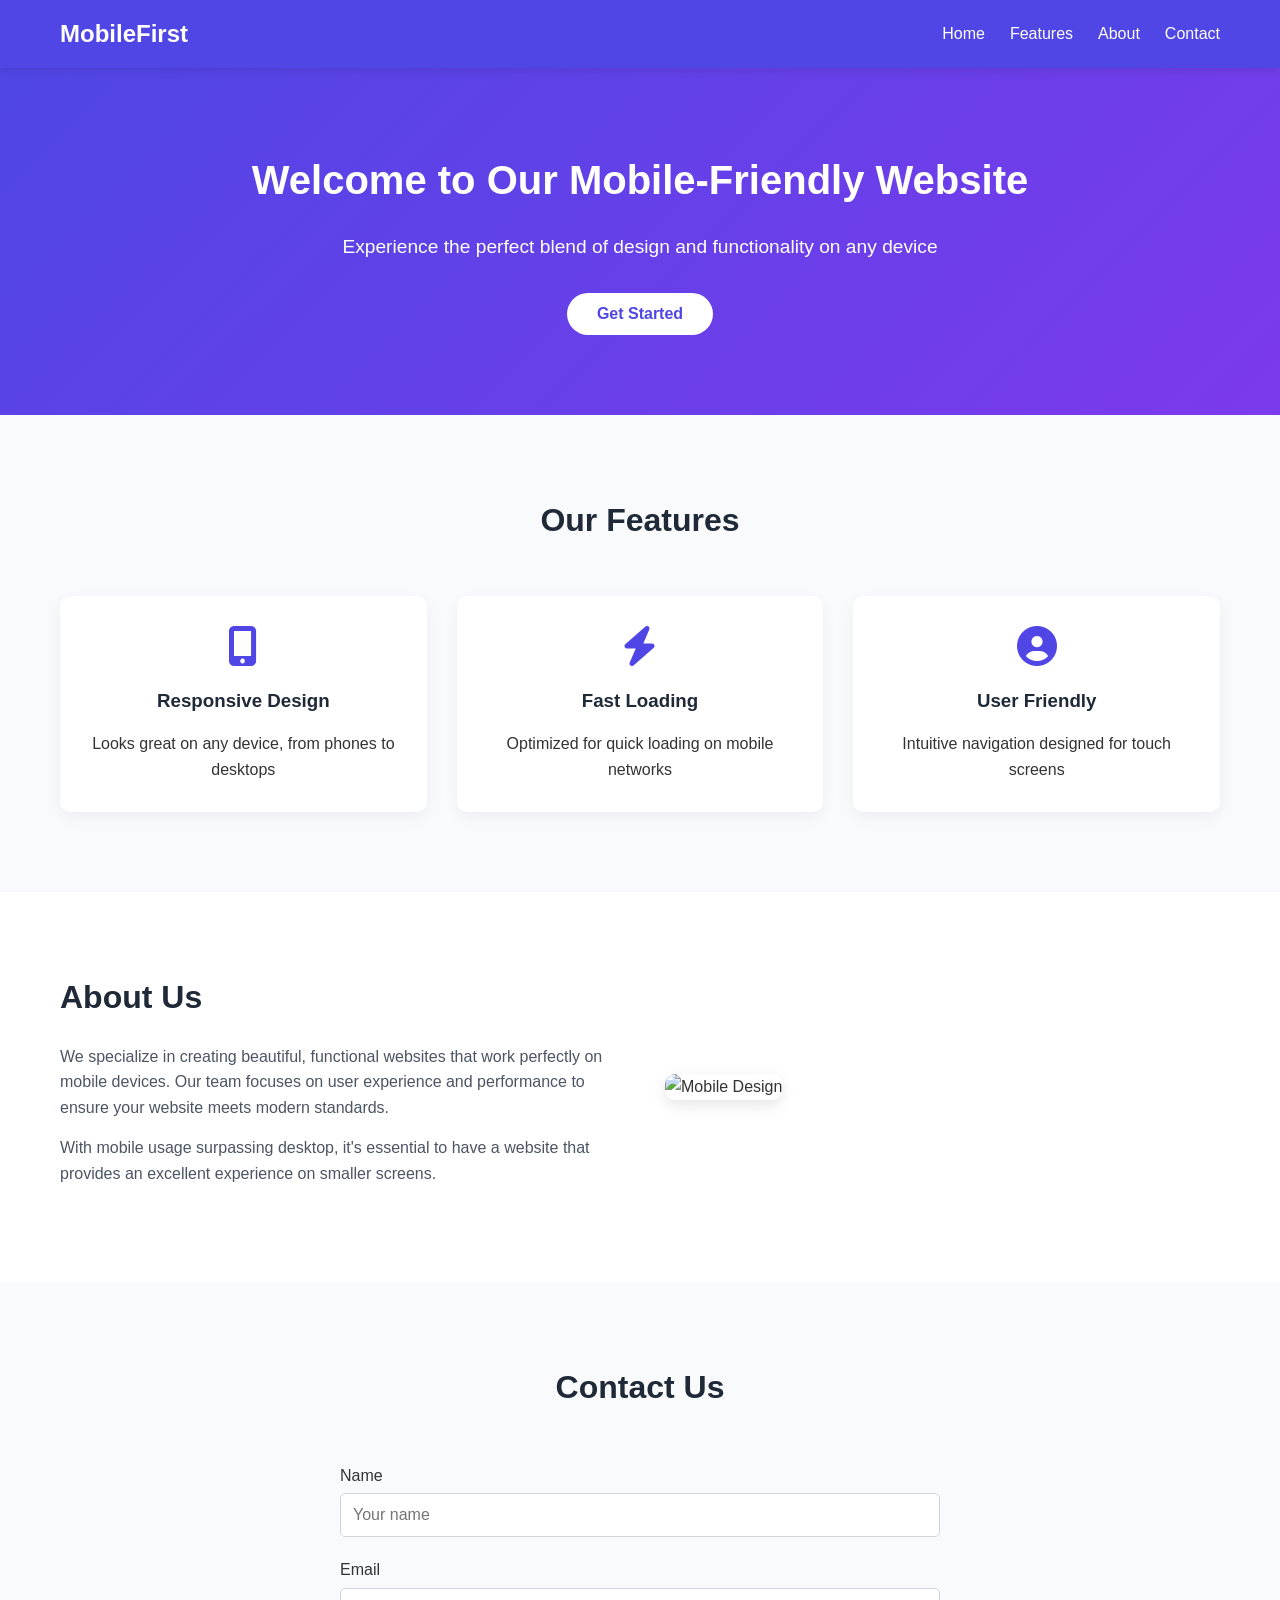
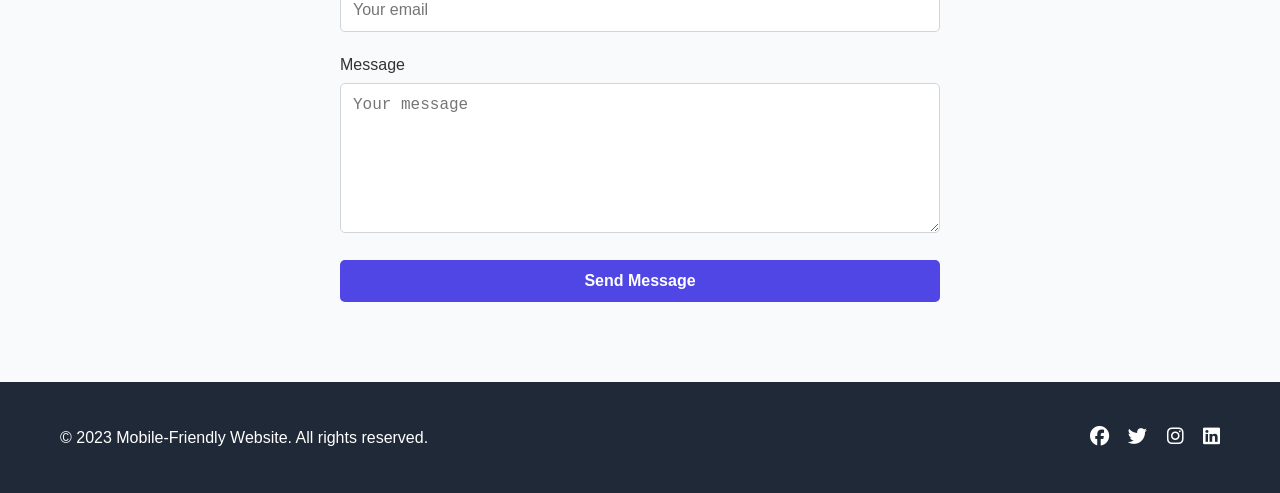
==== index.html @ 1c9a38be "moved files to root" ====
<!DOCTYPE html>
<html lang="en">
<head>
    <meta charset="UTF-8">
    <meta name="viewport" content="width=device-width, initial-scale=1.0">
    <title>Mobile-Friendly Website</title>
    <link rel="stylesheet" href="style.css">
    <link rel="stylesheet" href="https://cdnjs.cloudflare.com/ajax/libs/font-awesome/6.4.0/css/all.min.css">
</head>
<body>
    <!-- Header with Navigation -->
    <header>
        <div class="container">
            <div class="logo">MobileFirst</div>
            <nav>
                <button class="menu-toggle" id="menuToggle">
                    <i class="fas fa-bars"></i>
                </button>
                <ul class="nav-menu" id="navMenu">
                    <li><a href="#home">Home</a></li>
                    <li><a href="#features">Features</a></li>
                    <li><a href="#about">About</a></li>
                    <li><a href="#contact">Contact</a></li>
                </ul>
            </nav>
        </div>
    </header>

    <!-- Hero Section -->
    <section class="hero" id="home">
        <div class="container">
            <h1>Welcome to Our Mobile-Friendly Website</h1>
            <p>Experience the perfect blend of design and functionality on any device</p>
            <button class="cta-button">Get Started</button>
        </div>
    </section>

    <!-- Features Section -->
    <section class="features" id="features">
        <div class="container">
            <h2>Our Features</h2>
            <div class="features-grid">
                <div class="feature-card">
                    <i class="fas fa-mobile-alt"></i>
                    <h3>Responsive Design</h3>
                    <p>Looks great on any device, from phones to desktops</p>
                </div>
                <div class="feature-card">
                    <i class="fas fa-bolt"></i>
                    <h3>Fast Loading</h3>
                    <p>Optimized for quick loading on mobile networks</p>
                </div>
                <div class="feature-card">
                    <i class="fas fa-user-circle"></i>
                    <h3>User Friendly</h3>
                    <p>Intuitive navigation designed for touch screens</p>
                </div>
            </div>
        </div>
    </section>

    <!-- About Section -->
    <section class="about" id="about">
        <div class="container">
            <div class="about-content">
                <div class="about-text">
                    <h2>About Us</h2>
                    <p>We specialize in creating beautiful, functional websites that work perfectly on mobile devices. Our team focuses on user experience and performance to ensure your website meets modern standards.</p>
                    <p>With mobile usage surpassing desktop, it's essential to have a website that provides an excellent experience on smaller screens.</p>
                </div>
                <div class="about-image">
                    <img src="https://placehold.co/400x300/4f46e5/ffffff?text=Mobile+Design" alt="Mobile Design">
                </div>
            </div>
        </div>
    </section>

    <!-- Contact Section -->
    <section class="contact" id="contact">
        <div class="container">
            <h2>Contact Us</h2>
            <form class="contact-form">
                <div class="form-group">
                    <label for="name">Name</label>
                    <input type="text" id="name" placeholder="Your name">
                </div>
                <div class="form-group">
                    <label for="email">Email</label>
                    <input type="email" id="email" placeholder="Your email">
                </div>
                <div class="form-group">
                    <label for="message">Message</label>
                    <textarea id="message" placeholder="Your message"></textarea>
                </div>
                <button type="submit">Send Message</button>
            </form>
        </div>
    </section>

    <!-- Footer -->
    <footer>
        <div class="container">
            <p>&copy; 2023 Mobile-Friendly Website. All rights reserved.</p>
            <div class="social-links">
                <a href="#"><i class="fab fa-facebook"></i></a>
                <a href="#"><i class="fab fa-twitter"></i></a>
                <a href="#"><i class="fab fa-instagram"></i></a>
                <a href="#"><i class="fab fa-linkedin"></i></a>
            </div>
        </div>
    </footer>

    <script src="script.js"></script>
</body>
</html>
---- style.css ----
/* Reset and Base Styles */
* {
    margin: 0;
    padding: 0;
    box-sizing: border-box;
}

body {
    font-family: 'Segoe UI', Tahoma, Geneva, Verdana, sans-serif;
    line-height: 1.6;
    color: #333;
}

.container {
    width: 100%;
    max-width: 1200px;
    margin: 0 auto;
    padding: 0 20px;
}

/* Header Styles */
header {
    background-color: #4f46e5;
    color: white;
    padding: 15px 0;
    position: sticky;
    top: 0;
    z-index: 100;
    box-shadow: 0 2px 10px rgba(0, 0, 0, 0.1);
}

header .container {
    display: flex;
    justify-content: space-between;
    align-items: center;
}

.logo {
    font-size: 1.5rem;
    font-weight: bold;
}

.menu-toggle {
    display: none;
    background: none;
    border: none;
    color: white;
    font-size: 1.5rem;
    cursor: pointer;
}

.nav-menu {
    display: flex;
    list-style: none;
}

.nav-menu li {
    margin-left: 25px;
}

.nav-menu a {
    color: white;
    text-decoration: none;
    font-weight: 500;
    transition: opacity 0.3s;
}

.nav-menu a:hover {
    opacity: 0.8;
}

/* Hero Section */
.hero {
    background: linear-gradient(135deg, #4f46e5 0%, #7c3aed 100%);
    color: white;
    text-align: center;
    padding: 80px 0;
}

.hero h1 {
    font-size: 2.5rem;
    margin-bottom: 20px;
}

.hero p {
    font-size: 1.2rem;
    margin-bottom: 30px;
    max-width: 600px;
    margin-left: auto;
    margin-right: auto;
}

.cta-button {
    background-color: white;
    color: #4f46e5;
    border: none;
    padding: 12px 30px;
    font-size: 1rem;
    font-weight: bold;
    border-radius: 30px;
    cursor: pointer;
    transition: transform 0.3s, box-shadow 0.3s;
}

.cta-button:hover {
    transform: translateY(-3px);
    box-shadow: 0 5px 15px rgba(0, 0, 0, 0.1);
}

/* Features Section */
.features {
    padding: 80px 0;
    background-color: #f9fafb;
}

.features h2 {
    text-align: center;
    margin-bottom: 50px;
    font-size: 2rem;
    color: #1f2937;
}

.features-grid {
    display: grid;
    grid-template-columns: repeat(auto-fit, minmax(250px, 1fr));
    gap: 30px;
}

.feature-card {
    background: white;
    padding: 30px;
    border-radius: 10px;
    text-align: center;
    box-shadow: 0 5px 15px rgba(0, 0, 0, 0.05);
    transition: transform 0.3s;
}

.feature-card:hover {
    transform: translateY(-5px);
}

.feature-card i {
    font-size: 2.5rem;
    color: #4f46e5;
    margin-bottom: 20px;
}

.feature-card h3 {
    margin-bottom: 15px;
    color: #1f2937;
}

/* About Section */
.about {
    padding: 80px 0;
}

.about-content {
    display: grid;
    grid-template-columns: 1fr 1fr;
    gap: 50px;
    align-items: center;
}

.about-text h2 {
    margin-bottom: 20px;
    font-size: 2rem;
    color: #1f2937;
}

.about-text p {
    margin-bottom: 15px;
    color: #4b5563;
}

.about-image img {
    width: 100%;
    border-radius: 10px;
    box-shadow: 0 5px 15px rgba(0, 0, 0, 0.1);
}

/* Contact Section */
.contact {
    padding: 80px 0;
    background-color: #f9fafb;
}

.contact h2 {
    text-align: center;
    margin-bottom: 50px;
    font-size: 2rem;
    color: #1f2937;
}

.contact-form {
    max-width: 600px;
    margin: 0 auto;
}

.form-group {
    margin-bottom: 20px;
}

.form-group label {
    display: block;
    margin-bottom: 5px;
    font-weight: 500;
}

.form-group input,
.form-group textarea {
    width: 100%;
    padding: 12px;
    border: 1px solid #d1d5db;
    border-radius: 5px;
    font-size: 1rem;
}

.form-group textarea {
    min-height: 150px;
    resize: vertical;
}

.contact-form button {
    background-color: #4f46e5;
    color: white;
    border: none;
    padding: 12px 30px;
    font-size: 1rem;
    font-weight: bold;
    border-radius: 5px;
    cursor: pointer;
    width: 100%;
    transition: background-color 0.3s;
}

.contact-form button:hover {
    background-color: #4338ca;
}

/* Footer */
footer {
    background-color: #1f2937;
    color: white;
    padding: 40px 0;
}

footer .container {
    display: flex;
    justify-content: space-between;
    align-items: center;
}

.social-links a {
    color: white;
    margin-left: 15px;
    font-size: 1.2rem;
    transition: color 0.3s;
}

.social-links a:hover {
    color: #4f46e5;
}

/* Mobile Responsive Styles */
@media (max-width: 768px) {
    .menu-toggle {
        display: block;
    }
    
    .nav-menu {
        position: fixed;
        top: 70px;
        left: -100%;
        flex-direction: column;
        background-color: #4f46e5;
        width: 100%;
        height: calc(100vh - 70px);
        transition: left 0.3s;
        padding: 20px;
    }
    
    .nav-menu.active {
        left: 0;
    }
    
    .nav-menu li {
        margin: 15px 0;
    }
    
    .hero h1 {
        font-size: 2rem;
    }
    
    .hero p {
        font-size: 1rem;
    }
    
    .about-content {
        grid-template-columns: 1fr;
    }
    
    .about-image {
        order: -1;
    }
    
    footer .container {
        flex-direction: column;
        text-align: center;
    }
    
    .social-links {
        margin-top: 20px;
    }
    
    .social-links a:first-child {
        margin-left: 0;
    }
}

@media (max-width: 480px) {
    .hero {
        padding: 60px 0;
    }
    
    .features, .about, .contact {
        padding: 60px 0;
    }
    
    .feature-card {
        padding: 20px;
    }
}
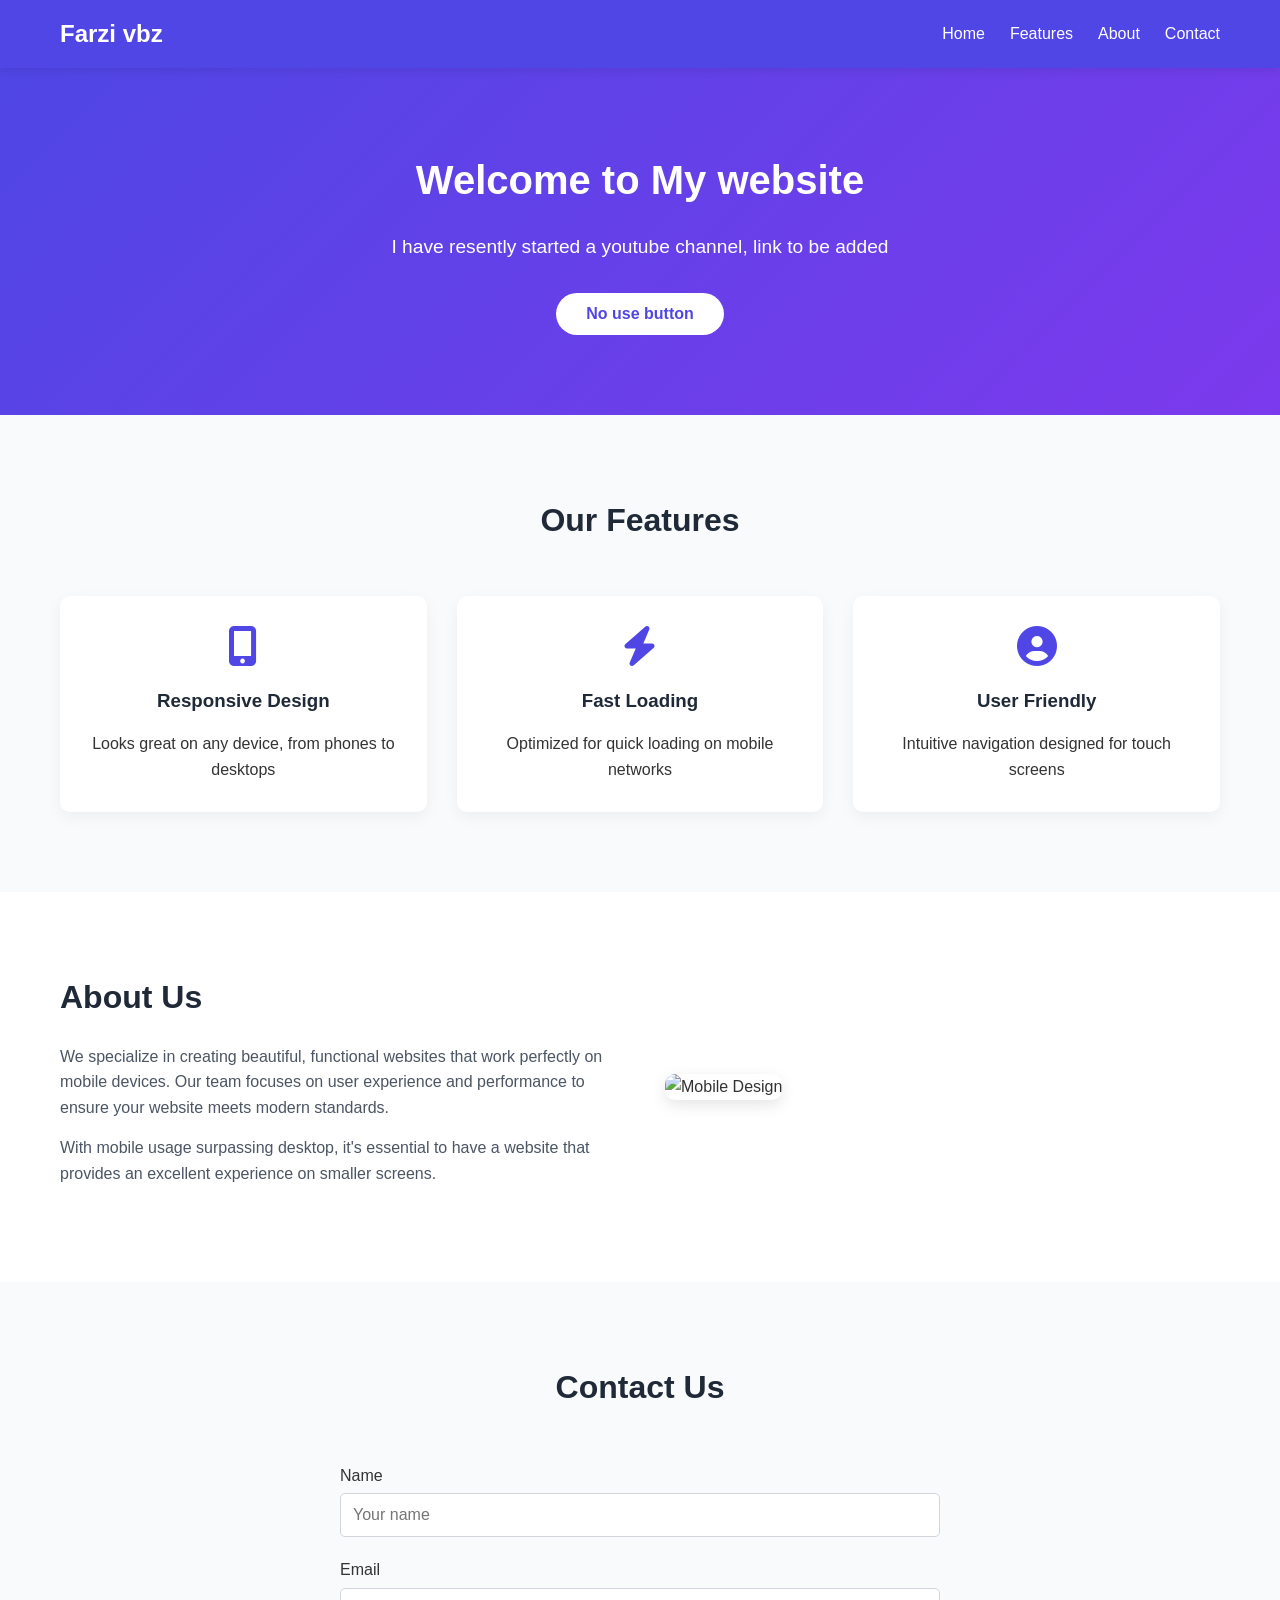
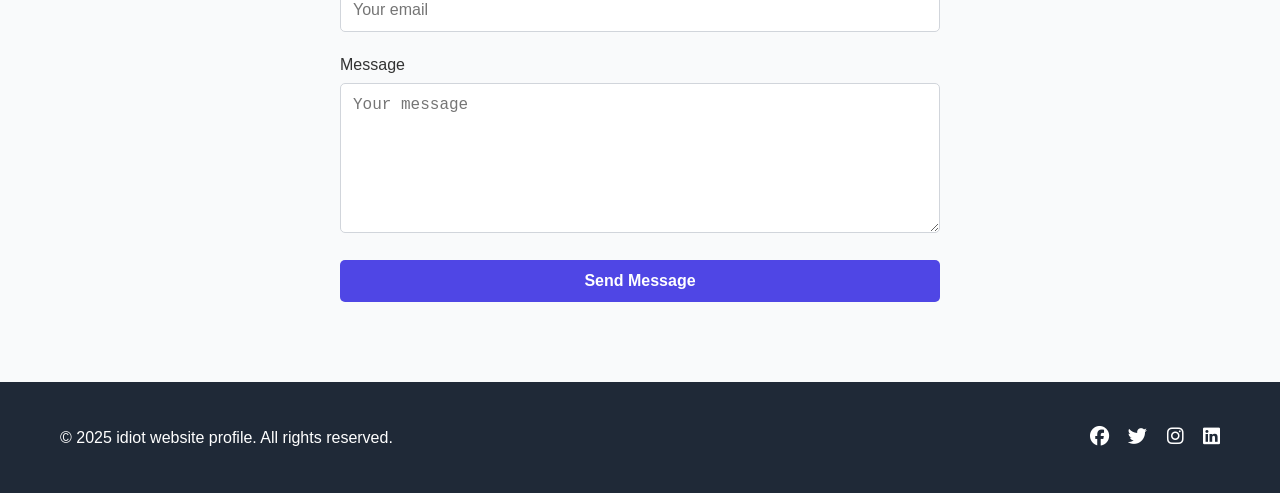
==== commit ab931379: "chaged my name and such" ====
--- a/index.html
+++ b/index.html
@@ -11,7 +11,7 @@
     <!-- Header with Navigation -->
     <header>
         <div class="container">
-            <div class="logo">MobileFirst</div>
+            <div class="logo">Farzi vbz</div>
             <nav>
                 <button class="menu-toggle" id="menuToggle">
                     <i class="fas fa-bars"></i>
@@ -29,9 +29,9 @@
     <!-- Hero Section -->
     <section class="hero" id="home">
         <div class="container">
-            <h1>Welcome to Our Mobile-Friendly Website</h1>
-            <p>Experience the perfect blend of design and functionality on any device</p>
-            <button class="cta-button">Get Started</button>
+            <h1>Welcome to My website</h1>
+            <p>I have resently started a youtube channel, link to be added</p>
+            <button class="cta-button">No use button</button>
         </div>
     </section>
 
@@ -100,7 +100,7 @@
     <!-- Footer -->
     <footer>
         <div class="container">
-            <p>&copy; 2023 Mobile-Friendly Website. All rights reserved.</p>
+            <p>&copy; 2025 idiot website profile. All rights reserved.</p>
             <div class="social-links">
                 <a href="#"><i class="fab fa-facebook"></i></a>
                 <a href="#"><i class="fab fa-twitter"></i></a>
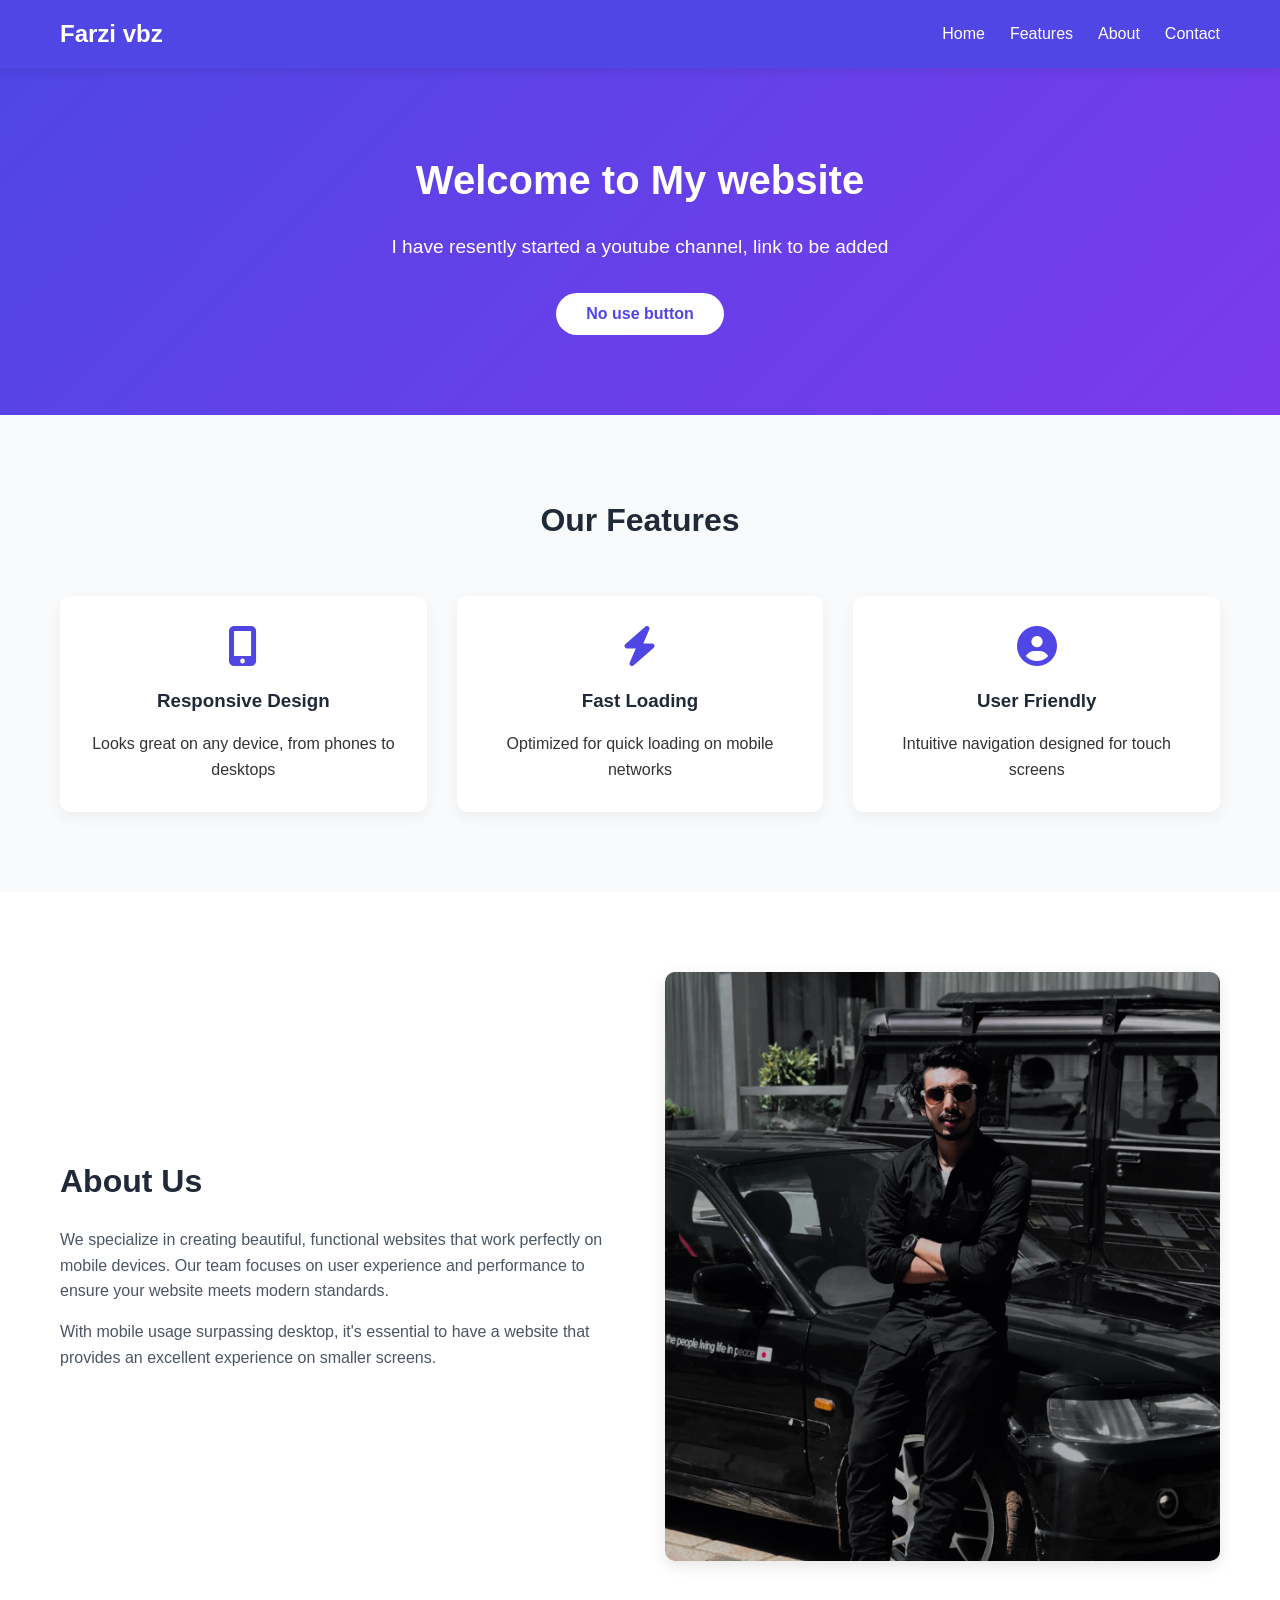
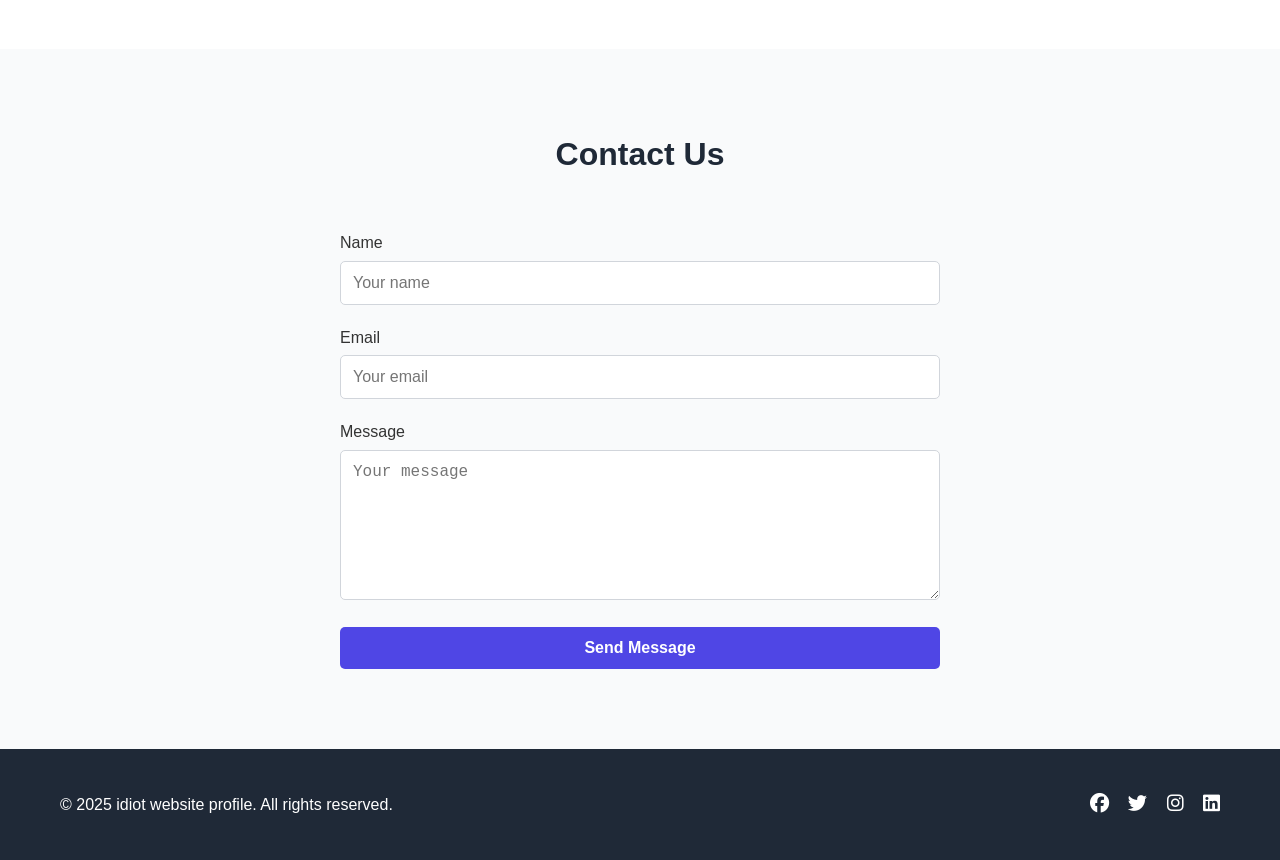
==== commit eb54c476: "added image" ====
--- a/index.html
+++ b/index.html
@@ -69,7 +69,7 @@
                     <p>With mobile usage surpassing desktop, it's essential to have a website that provides an excellent experience on smaller screens.</p>
                 </div>
                 <div class="about-image">
-                    <img src="https://placehold.co/400x300/4f46e5/ffffff?text=Mobile+Design" alt="Mobile Design">
+                    <img src="assets\image2.jpg" alt="Mobile Design">
                 </div>
             </div>
         </div>
